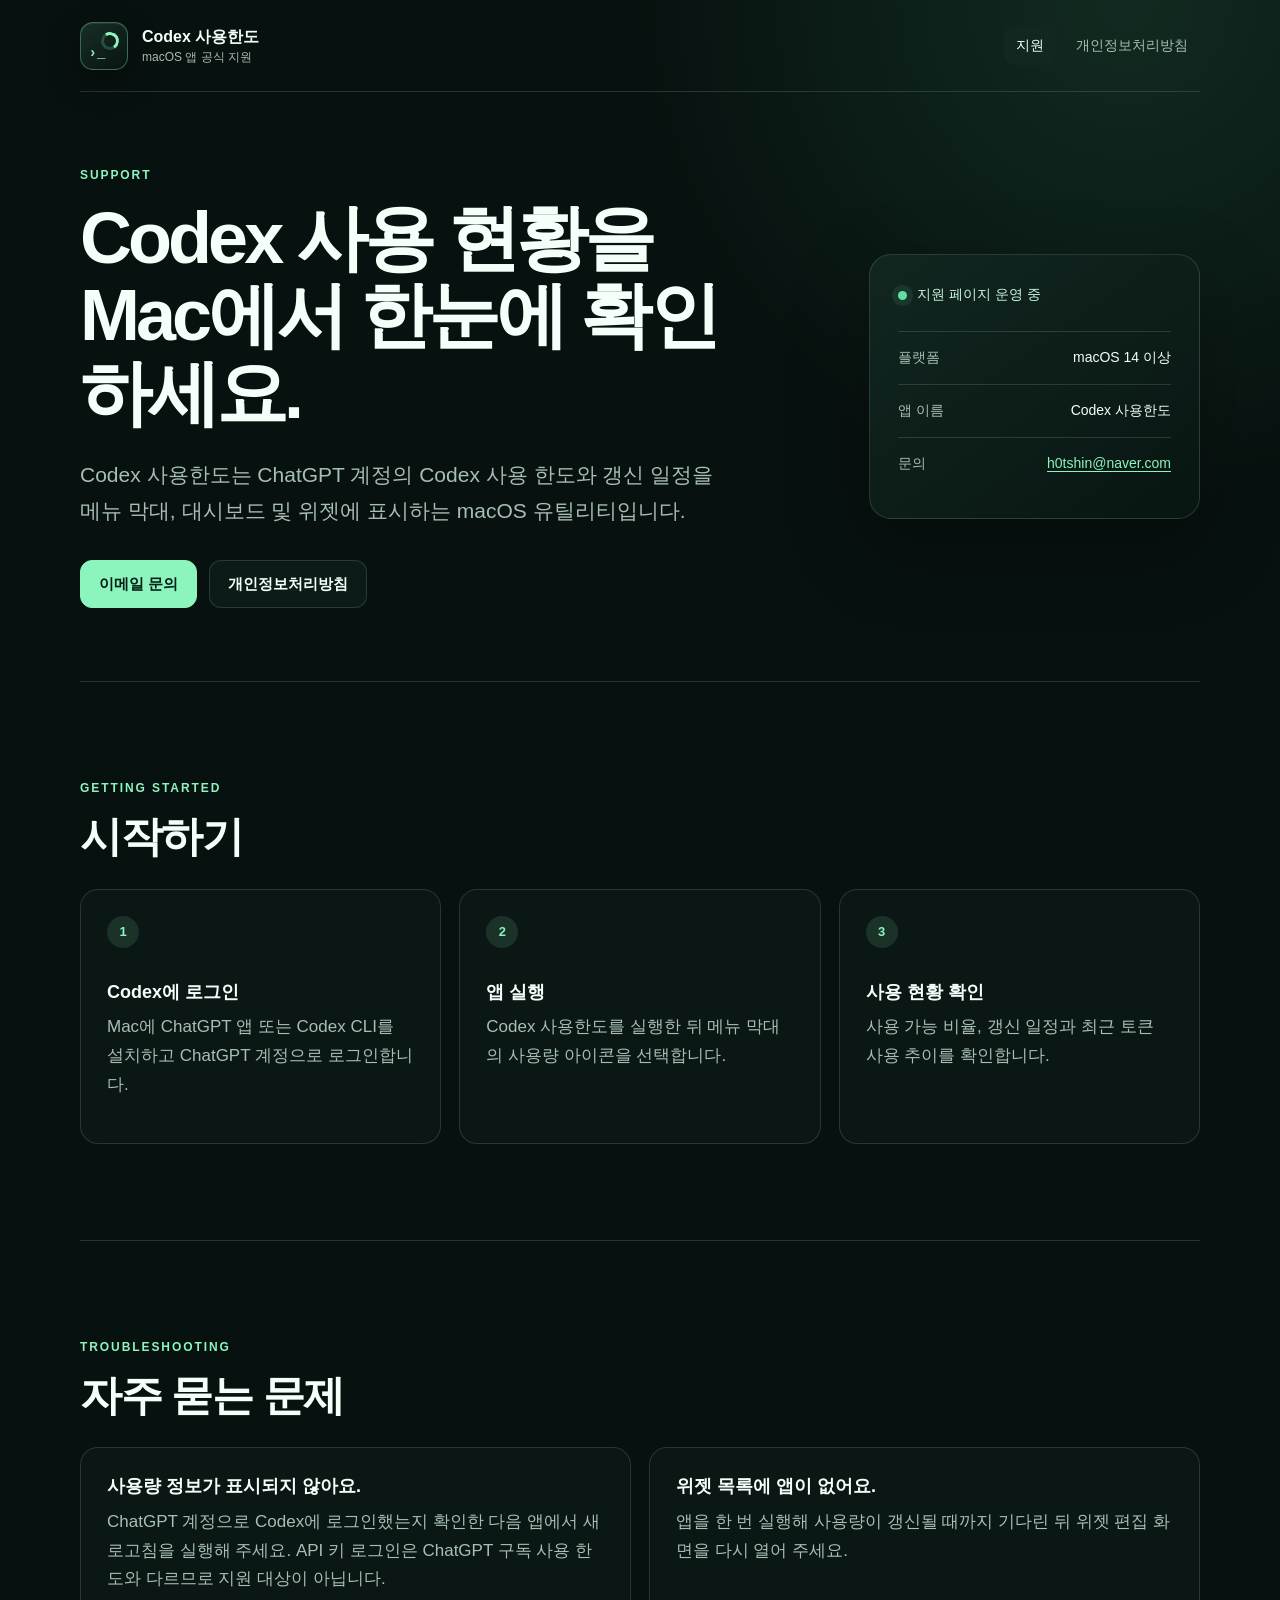
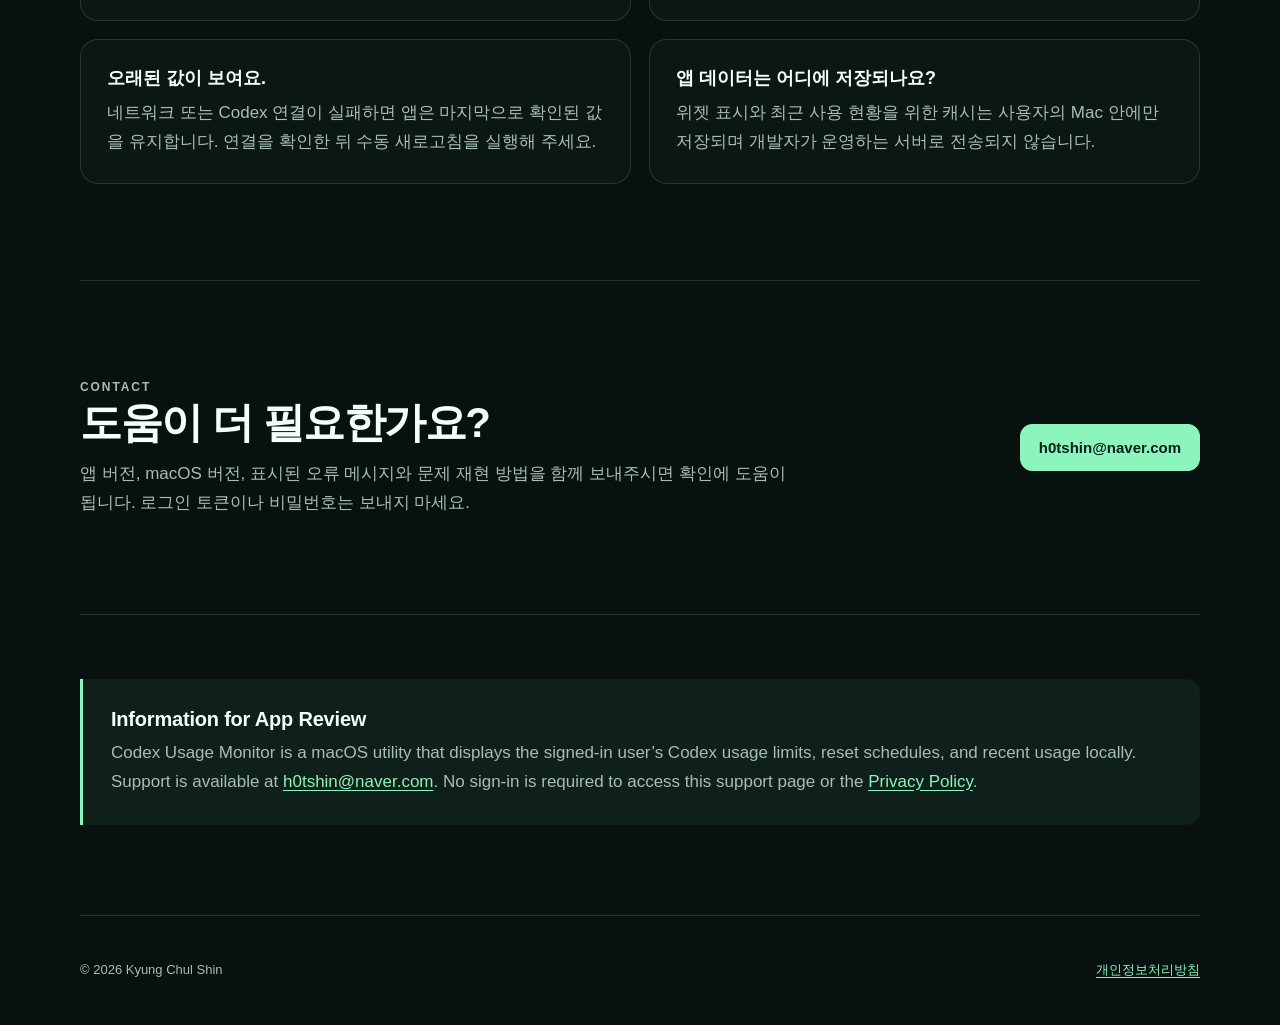
==== index.html @ 516a08e2 "docs: add public app support pages" ====
<!DOCTYPE html>
<html lang="ko">
  <head>
    <meta charset="utf-8">
    <meta name="viewport" content="width=device-width, initial-scale=1">
    <meta name="description" content="Codex 사용한도 macOS 앱의 공식 지원 페이지입니다.">
    <title>Codex 사용한도 — 지원</title>
    <link rel="stylesheet" href="styles.css">
  </head>
  <body>
    <header class="site-header">
      <a class="brand" href="index.html" aria-label="Codex 사용한도 지원 홈">
        <span class="app-mark" aria-hidden="true">
          <span class="app-mark__prompt">›_</span>
          <span class="app-mark__gauge"></span>
        </span>
        <span>
          <strong>Codex 사용한도</strong>
          <small>macOS 앱 공식 지원</small>
        </span>
      </a>
      <nav aria-label="주요 메뉴">
        <a aria-current="page" href="index.html">지원</a>
        <a href="privacy.html">개인정보처리방침</a>
      </nav>
    </header>

    <main>
      <section class="hero">
        <div>
          <p class="eyebrow">SUPPORT</p>
          <h1>Codex 사용 현황을<br>Mac에서 한눈에 확인하세요.</h1>
          <p class="lede">
            Codex 사용한도는 ChatGPT 계정의 Codex 사용 한도와 갱신 일정을
            메뉴 막대, 대시보드 및 위젯에 표시하는 macOS 유틸리티입니다.
          </p>
          <div class="actions">
            <a class="button button--primary" href="mailto:h0tshin@naver.com?subject=Codex%20%EC%82%AC%EC%9A%A9%ED%95%9C%EB%8F%84%20%EC%A7%80%EC%9B%90%20%EB%AC%B8%EC%9D%98">이메일 문의</a>
            <a class="button" href="privacy.html">개인정보처리방침</a>
          </div>
        </div>
        <div class="status-card" role="group" aria-label="앱 지원 정보">
          <div class="status-card__top">
            <span class="live-dot" aria-hidden="true"></span>
            <span>지원 페이지 운영 중</span>
          </div>
          <dl>
            <div><dt>플랫폼</dt><dd>macOS 14 이상</dd></div>
            <div><dt>앱 이름</dt><dd>Codex 사용한도</dd></div>
            <div><dt>문의</dt><dd><a href="mailto:h0tshin@naver.com">h0tshin@naver.com</a></dd></div>
          </dl>
        </div>
      </section>

      <section class="section" aria-labelledby="getting-started">
        <p class="eyebrow">GETTING STARTED</p>
        <h2 id="getting-started">시작하기</h2>
        <ol class="steps">
          <li>
            <span>1</span>
            <div><h3>Codex에 로그인</h3><p>Mac에 ChatGPT 앱 또는 Codex CLI를 설치하고 ChatGPT 계정으로 로그인합니다.</p></div>
          </li>
          <li>
            <span>2</span>
            <div><h3>앱 실행</h3><p>Codex 사용한도를 실행한 뒤 메뉴 막대의 사용량 아이콘을 선택합니다.</p></div>
          </li>
          <li>
            <span>3</span>
            <div><h3>사용 현황 확인</h3><p>사용 가능 비율, 갱신 일정과 최근 토큰 사용 추이를 확인합니다.</p></div>
          </li>
        </ol>
      </section>

      <section class="section" aria-labelledby="troubleshooting">
        <p class="eyebrow">TROUBLESHOOTING</p>
        <h2 id="troubleshooting">자주 묻는 문제</h2>
        <div class="faq-grid">
          <article>
            <h3>사용량 정보가 표시되지 않아요.</h3>
            <p>ChatGPT 계정으로 Codex에 로그인했는지 확인한 다음 앱에서 새로고침을 실행해 주세요. API 키 로그인은 ChatGPT 구독 사용 한도와 다르므로 지원 대상이 아닙니다.</p>
          </article>
          <article>
            <h3>위젯 목록에 앱이 없어요.</h3>
            <p>앱을 한 번 실행해 사용량이 갱신될 때까지 기다린 뒤 위젯 편집 화면을 다시 열어 주세요.</p>
          </article>
          <article>
            <h3>오래된 값이 보여요.</h3>
            <p>네트워크 또는 Codex 연결이 실패하면 앱은 마지막으로 확인된 값을 유지합니다. 연결을 확인한 뒤 수동 새로고침을 실행해 주세요.</p>
          </article>
          <article>
            <h3>앱 데이터는 어디에 저장되나요?</h3>
            <p>위젯 표시와 최근 사용 현황을 위한 캐시는 사용자의 Mac 안에만 저장되며 개발자가 운영하는 서버로 전송되지 않습니다.</p>
          </article>
        </div>
      </section>

      <section class="section contact" aria-labelledby="contact">
        <div>
          <p class="eyebrow">CONTACT</p>
          <h2 id="contact">도움이 더 필요한가요?</h2>
          <p>앱 버전, macOS 버전, 표시된 오류 메시지와 문제 재현 방법을 함께 보내주시면 확인에 도움이 됩니다. 로그인 토큰이나 비밀번호는 보내지 마세요.</p>
        </div>
        <a class="button button--primary" href="mailto:h0tshin@naver.com?subject=Codex%20%EC%82%AC%EC%9A%A9%ED%95%9C%EB%8F%84%20%EC%A7%80%EC%9B%90%20%EB%AC%B8%EC%9D%98">h0tshin@naver.com</a>
      </section>

      <section class="review-note" lang="en" aria-labelledby="review-note">
        <h2 id="review-note">Information for App Review</h2>
        <p>Codex Usage Monitor is a macOS utility that displays the signed-in user’s Codex usage limits, reset schedules, and recent usage locally. Support is available at <a href="mailto:h0tshin@naver.com">h0tshin@naver.com</a>. No sign-in is required to access this support page or the <a href="privacy.html">Privacy Policy</a>.</p>
      </section>
    </main>

    <footer>
      <span>© 2026 Kyung Chul Shin</span>
      <a href="privacy.html">개인정보처리방침</a>
    </footer>
  </body>
</html>
---- styles.css ----
:root {
  color-scheme: light dark;
  --bg: #07110f;
  --surface: #0d1b18;
  --surface-strong: #132721;
  --line: rgba(210, 255, 235, 0.14);
  --text: #f4fff9;
  --muted: #a7beb4;
  --accent: #8cf4bd;
  --accent-strong: #60dfa0;
  --ink-on-accent: #062015;
  --max-width: 1120px;
  font-family: -apple-system, BlinkMacSystemFont, "SF Pro Text", "Apple SD Gothic Neo", "Noto Sans KR", sans-serif;
}

* {
  box-sizing: border-box;
}

html {
  scroll-behavior: smooth;
}

body {
  margin: 0;
  background:
    radial-gradient(circle at 88% 0%, rgba(96, 223, 160, 0.12), transparent 32rem),
    var(--bg);
  color: var(--text);
  font-size: 17px;
  line-height: 1.7;
}

a {
  color: var(--accent);
  text-underline-offset: 0.2em;
}

a:hover {
  color: #c4ffdf;
}

.site-header,
main,
footer {
  width: min(calc(100% - 40px), var(--max-width));
  margin-inline: auto;
}

.site-header {
  min-height: 92px;
  display: flex;
  align-items: center;
  justify-content: space-between;
  gap: 24px;
  border-bottom: 1px solid var(--line);
}

.brand {
  display: inline-flex;
  align-items: center;
  gap: 14px;
  color: var(--text);
  text-decoration: none;
  line-height: 1.2;
}

.brand strong,
.brand small {
  display: block;
}

.brand strong {
  font-size: 16px;
}

.brand small {
  margin-top: 4px;
  color: var(--muted);
  font-size: 12px;
}

.app-mark {
  position: relative;
  width: 48px;
  height: 48px;
  display: grid;
  place-items: center;
  overflow: hidden;
  border: 1px solid rgba(140, 244, 189, 0.35);
  border-radius: 13px;
  background: linear-gradient(145deg, #172e27, #091411);
  box-shadow: inset 0 1px rgba(255, 255, 255, 0.08), 0 12px 32px rgba(0, 0, 0, 0.26);
}

.app-mark__prompt {
  color: var(--accent);
  font: 700 14px/1 ui-monospace, "SFMono-Regular", Menlo, monospace;
  transform: translate(-7px, 7px);
}

.app-mark__gauge {
  position: absolute;
  top: 9px;
  right: 8px;
  width: 18px;
  height: 18px;
  border: 3px solid rgba(140, 244, 189, 0.2);
  border-top-color: var(--accent);
  border-right-color: var(--accent);
  border-radius: 50%;
  transform: rotate(12deg);
}

nav {
  display: flex;
  align-items: center;
  gap: 8px;
}

nav a {
  padding: 8px 12px;
  border-radius: 10px;
  color: var(--muted);
  font-size: 14px;
  text-decoration: none;
}

nav a[aria-current="page"],
nav a:hover {
  background: var(--surface-strong);
  color: var(--text);
}

.hero {
  min-height: 590px;
  display: grid;
  grid-template-columns: minmax(0, 1.35fr) minmax(280px, 0.65fr);
  align-items: center;
  gap: clamp(42px, 8vw, 110px);
  border-bottom: 1px solid var(--line);
}

.eyebrow {
  margin: 0 0 14px;
  color: var(--accent);
  font-size: 12px;
  font-weight: 760;
  letter-spacing: 0.16em;
}

h1,
h2,
h3,
p {
  margin-top: 0;
}

h1 {
  margin-bottom: 24px;
  font-size: clamp(42px, 7vw, 72px);
  line-height: 1.08;
  letter-spacing: -0.055em;
}

h2 {
  margin-bottom: 26px;
  font-size: clamp(28px, 4vw, 42px);
  line-height: 1.2;
  letter-spacing: -0.035em;
}

h3 {
  margin-bottom: 8px;
  font-size: 18px;
  line-height: 1.4;
}

.lede {
  max-width: 650px;
  color: var(--muted);
  font-size: clamp(18px, 2.4vw, 21px);
}

.actions {
  display: flex;
  flex-wrap: wrap;
  gap: 12px;
  margin-top: 32px;
}

.button {
  min-height: 46px;
  display: inline-flex;
  align-items: center;
  justify-content: center;
  padding: 10px 18px;
  border: 1px solid var(--line);
  border-radius: 12px;
  background: var(--surface);
  color: var(--text);
  font-size: 15px;
  font-weight: 680;
  text-decoration: none;
}

.button:hover {
  border-color: rgba(140, 244, 189, 0.45);
  background: var(--surface-strong);
  color: var(--text);
}

.button--primary {
  border-color: var(--accent);
  background: var(--accent);
  color: var(--ink-on-accent);
}

.button--primary:hover {
  background: #b0fbd1;
  color: var(--ink-on-accent);
}

.status-card {
  padding: 28px;
  border: 1px solid var(--line);
  border-radius: 22px;
  background: linear-gradient(145deg, rgba(19, 39, 33, 0.94), rgba(9, 22, 18, 0.94));
  box-shadow: 0 28px 80px rgba(0, 0, 0, 0.26);
}

.status-card__top {
  display: flex;
  align-items: center;
  gap: 10px;
  margin-bottom: 24px;
  color: #c8f6dc;
  font-size: 14px;
}

.live-dot {
  width: 9px;
  height: 9px;
  border-radius: 50%;
  background: var(--accent-strong);
  box-shadow: 0 0 0 6px rgba(96, 223, 160, 0.1);
}

dl,
dd {
  margin: 0;
}

.status-card dl > div,
.policy-meta dl > div {
  display: flex;
  justify-content: space-between;
  gap: 18px;
  padding: 14px 0;
  border-top: 1px solid var(--line);
}

dt {
  color: var(--muted);
  font-size: 14px;
}

dd {
  text-align: right;
  font-size: 14px;
}

.section {
  padding: 96px 0;
  border-bottom: 1px solid var(--line);
}

.steps {
  display: grid;
  grid-template-columns: repeat(3, 1fr);
  gap: 18px;
  margin: 0;
  padding: 0;
  list-style: none;
}

.steps li,
.faq-grid article {
  padding: 26px;
  border: 1px solid var(--line);
  border-radius: 18px;
  background: rgba(13, 27, 24, 0.7);
}

.steps li > span {
  width: 32px;
  height: 32px;
  display: grid;
  place-items: center;
  margin-bottom: 32px;
  border-radius: 50%;
  background: rgba(140, 244, 189, 0.12);
  color: var(--accent);
  font-size: 13px;
  font-weight: 760;
}

.steps p,
.faq-grid p,
.contact p,
.review-note p,
.policy-content p {
  color: var(--muted);
}

.faq-grid {
  display: grid;
  grid-template-columns: repeat(2, 1fr);
  gap: 18px;
}

.faq-grid article p {
  margin-bottom: 0;
}

.contact {
  display: flex;
  align-items: center;
  justify-content: space-between;
  gap: 50px;
}

.contact > div {
  max-width: 720px;
}

.contact h2 {
  margin-bottom: 12px;
}

.contact p {
  margin-bottom: 0;
}

.review-note {
  margin: 64px 0 90px;
  padding: 28px;
  border-left: 3px solid var(--accent);
  border-radius: 0 14px 14px 0;
  background: rgba(140, 244, 189, 0.06);
}

.review-note h2 {
  margin-bottom: 8px;
  font-size: 20px;
  letter-spacing: -0.01em;
}

.review-note p {
  margin-bottom: 0;
}

.policy-layout {
  display: grid;
  grid-template-columns: minmax(250px, 0.42fr) minmax(0, 1fr);
  gap: clamp(50px, 9vw, 130px);
  padding: 96px 0 120px;
}

.policy-meta {
  position: sticky;
  top: 40px;
  align-self: start;
}

.policy-meta h1 {
  font-size: clamp(42px, 6vw, 64px);
}

.policy-meta dl {
  margin-top: 48px;
}

.policy-content {
  max-width: 760px;
}

.policy-summary {
  padding-bottom: 42px;
  border-bottom: 1px solid var(--line);
  color: var(--text) !important;
  font-size: 23px;
  line-height: 1.6;
}

.policy-content section {
  padding: 44px 0;
  border-bottom: 1px solid var(--line);
}

.policy-content section h2 {
  margin-bottom: 18px;
  font-size: 25px;
  letter-spacing: -0.02em;
}

.policy-content section p:last-child {
  margin-bottom: 0;
}

.english-summary {
  border-bottom: 0 !important;
}

footer {
  min-height: 110px;
  display: flex;
  align-items: center;
  justify-content: space-between;
  gap: 24px;
  border-top: 1px solid var(--line);
  color: var(--muted);
  font-size: 13px;
}

@media (max-width: 760px) {
  body {
    font-size: 16px;
  }

  .site-header {
    padding: 16px 0;
    align-items: flex-start;
  }

  .brand small {
    display: none;
  }

  nav {
    flex-direction: column;
    align-items: flex-end;
  }

  nav a {
    padding: 4px 8px;
  }

  .hero {
    min-height: auto;
    grid-template-columns: 1fr;
    padding: 76px 0;
  }

  h1 {
    font-size: clamp(39px, 12vw, 58px);
  }

  .section {
    padding: 72px 0;
  }

  .steps,
  .faq-grid {
    grid-template-columns: 1fr;
  }

  .contact {
    align-items: flex-start;
    flex-direction: column;
  }

  .policy-layout {
    grid-template-columns: 1fr;
    padding-top: 72px;
  }

  .policy-meta {
    position: static;
  }
}

@media (prefers-reduced-motion: reduce) {
  html {
    scroll-behavior: auto;
  }
}
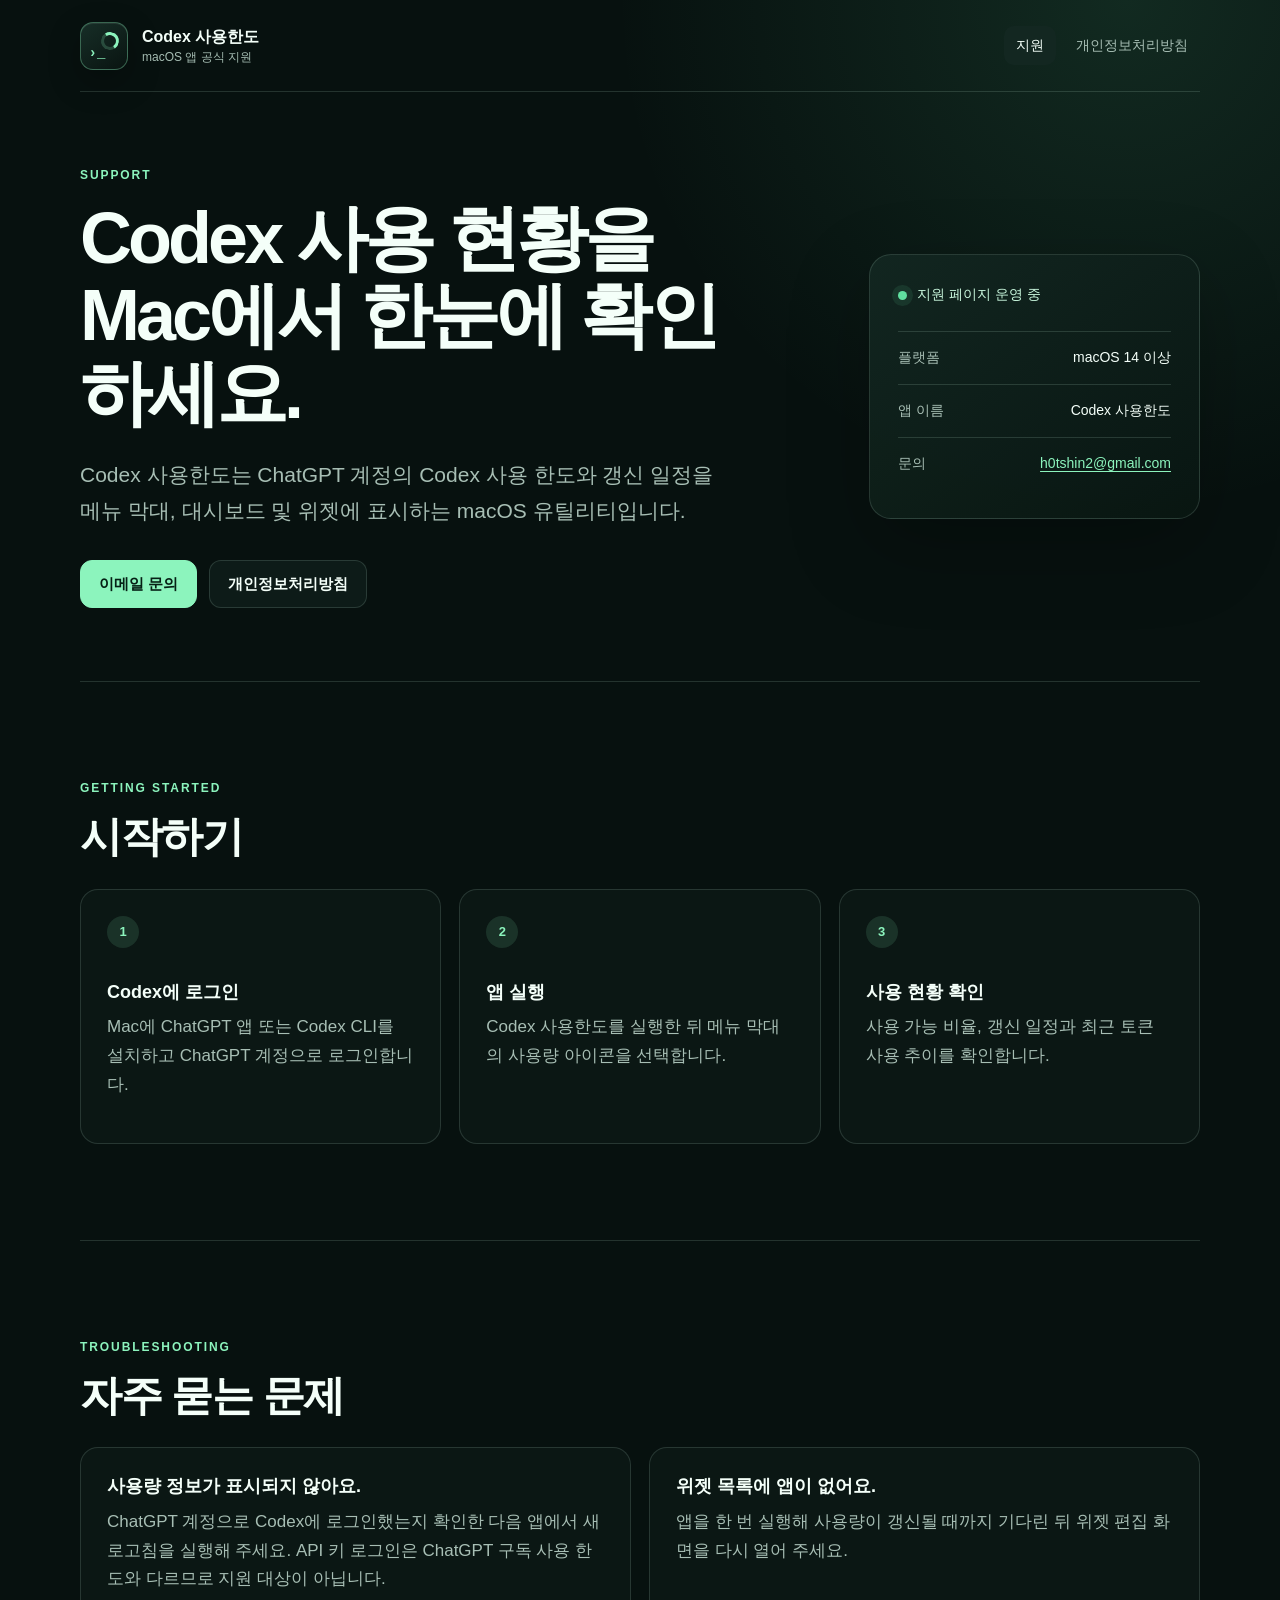
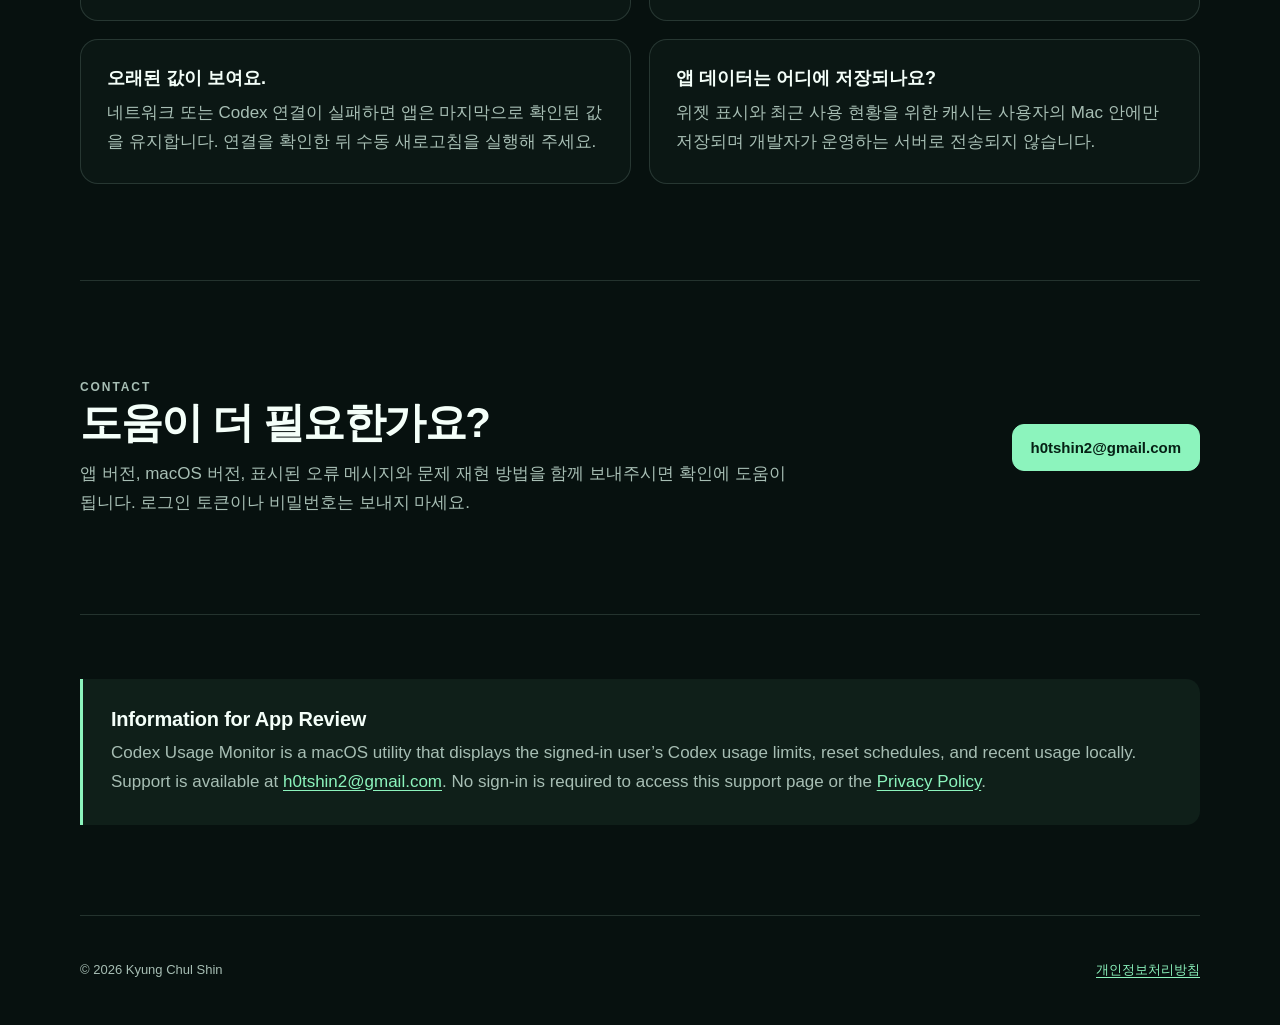
==== commit 3ead5d46: "docs: update support contact email" ====
--- a/index.html
+++ b/index.html
@@ -35,7 +35,7 @@
             메뉴 막대, 대시보드 및 위젯에 표시하는 macOS 유틸리티입니다.
           </p>
           <div class="actions">
-            <a class="button button--primary" href="mailto:h0tshin@naver.com?subject=Codex%20%EC%82%AC%EC%9A%A9%ED%95%9C%EB%8F%84%20%EC%A7%80%EC%9B%90%20%EB%AC%B8%EC%9D%98">이메일 문의</a>
+            <a class="button button--primary" href="mailto:h0tshin2@gmail.com?subject=Codex%20%EC%82%AC%EC%9A%A9%ED%95%9C%EB%8F%84%20%EC%A7%80%EC%9B%90%20%EB%AC%B8%EC%9D%98">이메일 문의</a>
             <a class="button" href="privacy.html">개인정보처리방침</a>
           </div>
         </div>
@@ -47,7 +47,7 @@
           <dl>
             <div><dt>플랫폼</dt><dd>macOS 14 이상</dd></div>
             <div><dt>앱 이름</dt><dd>Codex 사용한도</dd></div>
-            <div><dt>문의</dt><dd><a href="mailto:h0tshin@naver.com">h0tshin@naver.com</a></dd></div>
+            <div><dt>문의</dt><dd><a href="mailto:h0tshin2@gmail.com">h0tshin2@gmail.com</a></dd></div>
           </dl>
         </div>
       </section>
@@ -100,12 +100,12 @@
           <h2 id="contact">도움이 더 필요한가요?</h2>
           <p>앱 버전, macOS 버전, 표시된 오류 메시지와 문제 재현 방법을 함께 보내주시면 확인에 도움이 됩니다. 로그인 토큰이나 비밀번호는 보내지 마세요.</p>
         </div>
-        <a class="button button--primary" href="mailto:h0tshin@naver.com?subject=Codex%20%EC%82%AC%EC%9A%A9%ED%95%9C%EB%8F%84%20%EC%A7%80%EC%9B%90%20%EB%AC%B8%EC%9D%98">h0tshin@naver.com</a>
+        <a class="button button--primary" href="mailto:h0tshin2@gmail.com?subject=Codex%20%EC%82%AC%EC%9A%A9%ED%95%9C%EB%8F%84%20%EC%A7%80%EC%9B%90%20%EB%AC%B8%EC%9D%98">h0tshin2@gmail.com</a>
       </section>
 
       <section class="review-note" lang="en" aria-labelledby="review-note">
         <h2 id="review-note">Information for App Review</h2>
-        <p>Codex Usage Monitor is a macOS utility that displays the signed-in user’s Codex usage limits, reset schedules, and recent usage locally. Support is available at <a href="mailto:h0tshin@naver.com">h0tshin@naver.com</a>. No sign-in is required to access this support page or the <a href="privacy.html">Privacy Policy</a>.</p>
+        <p>Codex Usage Monitor is a macOS utility that displays the signed-in user’s Codex usage limits, reset schedules, and recent usage locally. Support is available at <a href="mailto:h0tshin2@gmail.com">h0tshin2@gmail.com</a>. No sign-in is required to access this support page or the <a href="privacy.html">Privacy Policy</a>.</p>
       </section>
     </main>
 
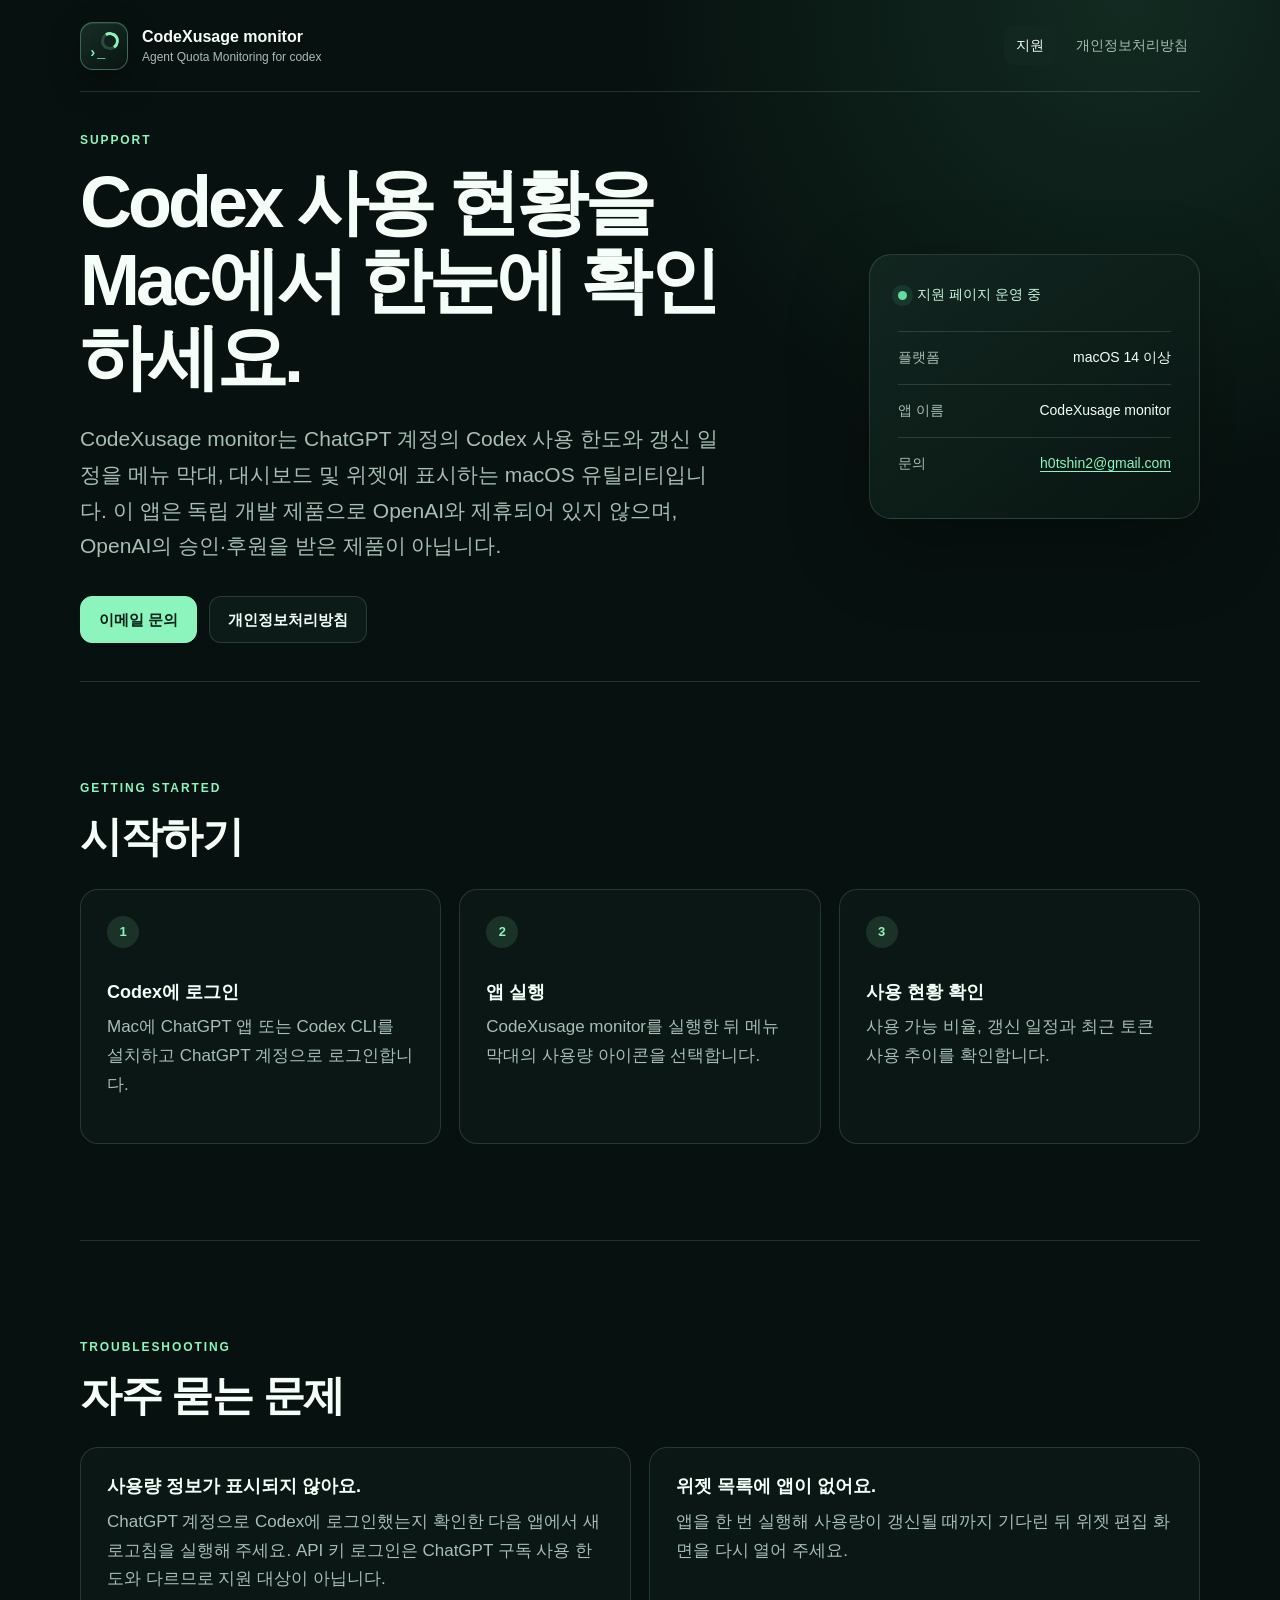
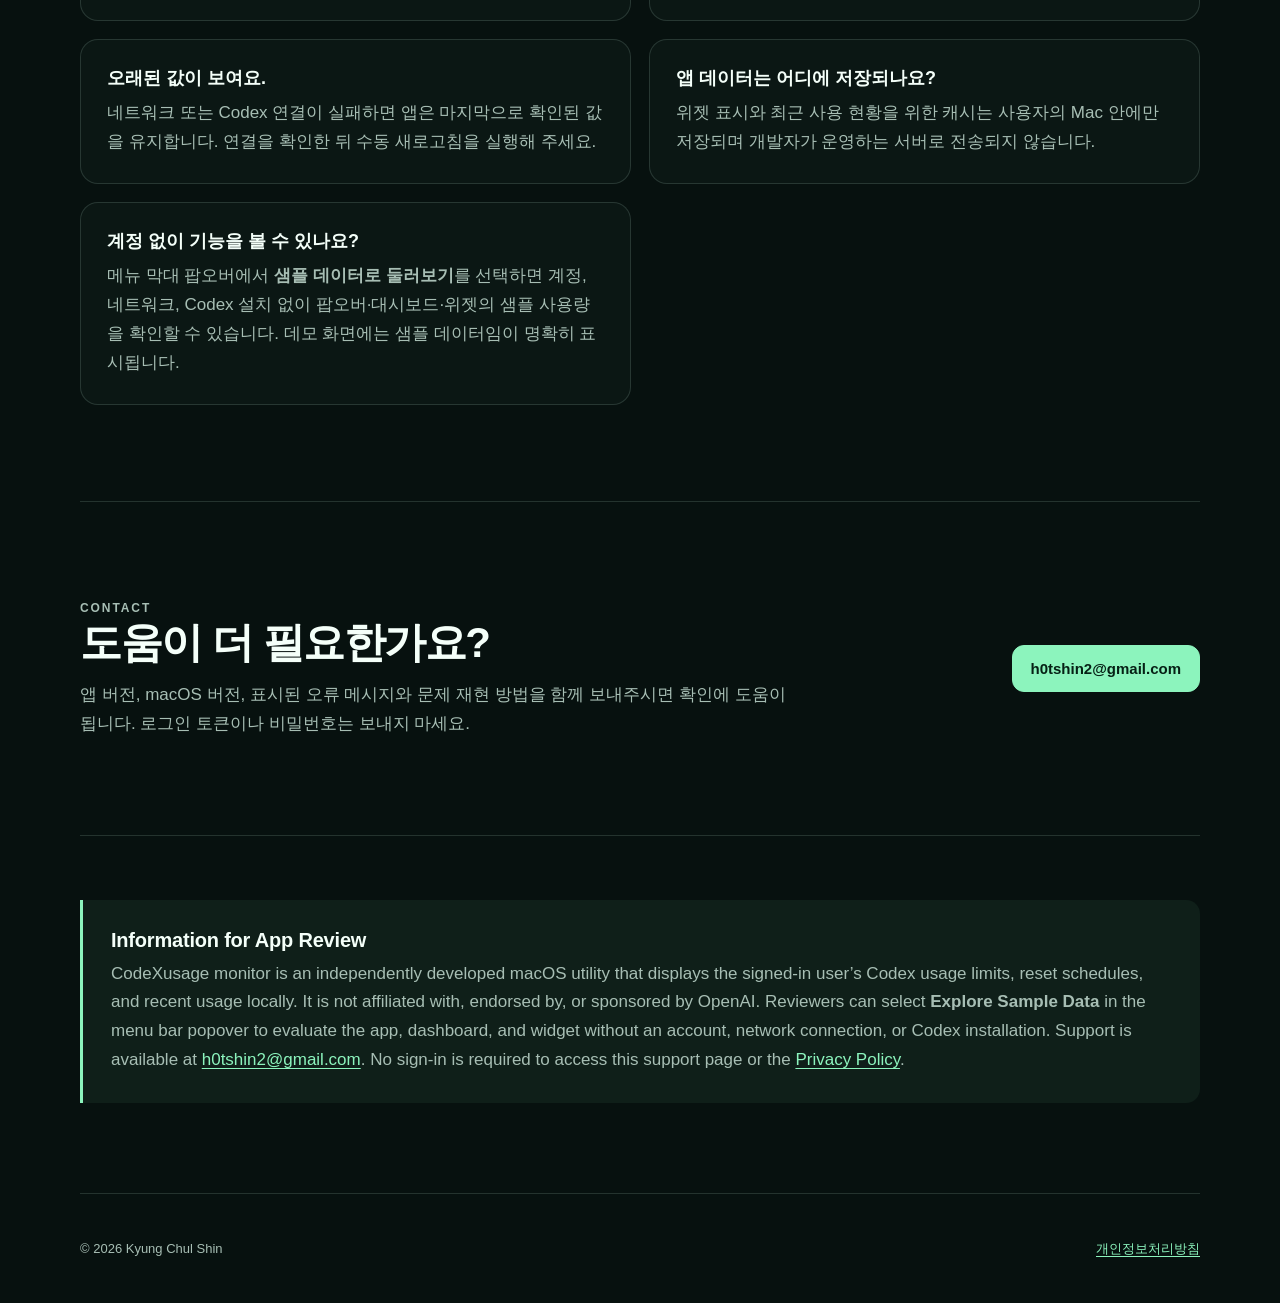
==== commit 5051ef41: "Update CodeXusage support and privacy pages" ====
--- a/index.html
+++ b/index.html
@@ -3,20 +3,20 @@
   <head>
     <meta charset="utf-8">
     <meta name="viewport" content="width=device-width, initial-scale=1">
-    <meta name="description" content="Codex 사용한도 macOS 앱의 공식 지원 페이지입니다.">
-    <title>Codex 사용한도 — 지원</title>
+    <meta name="description" content="CodeXusage monitor macOS 앱의 공식 지원 페이지입니다.">
+    <title>CodeXusage monitor — 지원</title>
     <link rel="stylesheet" href="styles.css">
   </head>
   <body>
     <header class="site-header">
-      <a class="brand" href="index.html" aria-label="Codex 사용한도 지원 홈">
+      <a class="brand" href="index.html" aria-label="CodeXusage monitor 지원 홈">
         <span class="app-mark" aria-hidden="true">
           <span class="app-mark__prompt">›_</span>
           <span class="app-mark__gauge"></span>
         </span>
         <span>
-          <strong>Codex 사용한도</strong>
-          <small>macOS 앱 공식 지원</small>
+          <strong>CodeXusage monitor</strong>
+          <small>Agent Quota Monitoring for codex</small>
         </span>
       </a>
       <nav aria-label="주요 메뉴">
@@ -31,11 +31,13 @@
           <p class="eyebrow">SUPPORT</p>
           <h1>Codex 사용 현황을<br>Mac에서 한눈에 확인하세요.</h1>
           <p class="lede">
-            Codex 사용한도는 ChatGPT 계정의 Codex 사용 한도와 갱신 일정을
+            CodeXusage monitor는 ChatGPT 계정의 Codex 사용 한도와 갱신 일정을
             메뉴 막대, 대시보드 및 위젯에 표시하는 macOS 유틸리티입니다.
+            이 앱은 독립 개발 제품으로 OpenAI와 제휴되어 있지 않으며,
+            OpenAI의 승인·후원을 받은 제품이 아닙니다.
           </p>
           <div class="actions">
-            <a class="button button--primary" href="mailto:h0tshin2@gmail.com?subject=Codex%20%EC%82%AC%EC%9A%A9%ED%95%9C%EB%8F%84%20%EC%A7%80%EC%9B%90%20%EB%AC%B8%EC%9D%98">이메일 문의</a>
+            <a class="button button--primary" href="mailto:h0tshin2@gmail.com?subject=CodeXusage%20monitor%20%EC%A7%80%EC%9B%90%20%EB%AC%B8%EC%9D%98">이메일 문의</a>
             <a class="button" href="privacy.html">개인정보처리방침</a>
           </div>
         </div>
@@ -46,7 +48,7 @@
           </div>
           <dl>
             <div><dt>플랫폼</dt><dd>macOS 14 이상</dd></div>
-            <div><dt>앱 이름</dt><dd>Codex 사용한도</dd></div>
+            <div><dt>앱 이름</dt><dd>CodeXusage monitor</dd></div>
             <div><dt>문의</dt><dd><a href="mailto:h0tshin2@gmail.com">h0tshin2@gmail.com</a></dd></div>
           </dl>
         </div>
@@ -62,7 +64,7 @@
           </li>
           <li>
             <span>2</span>
-            <div><h3>앱 실행</h3><p>Codex 사용한도를 실행한 뒤 메뉴 막대의 사용량 아이콘을 선택합니다.</p></div>
+            <div><h3>앱 실행</h3><p>CodeXusage monitor를 실행한 뒤 메뉴 막대의 사용량 아이콘을 선택합니다.</p></div>
           </li>
           <li>
             <span>3</span>
@@ -91,6 +93,10 @@
             <h3>앱 데이터는 어디에 저장되나요?</h3>
             <p>위젯 표시와 최근 사용 현황을 위한 캐시는 사용자의 Mac 안에만 저장되며 개발자가 운영하는 서버로 전송되지 않습니다.</p>
           </article>
+          <article>
+            <h3>계정 없이 기능을 볼 수 있나요?</h3>
+            <p>메뉴 막대 팝오버에서 <strong>샘플 데이터로 둘러보기</strong>를 선택하면 계정, 네트워크, Codex 설치 없이 팝오버·대시보드·위젯의 샘플 사용량을 확인할 수 있습니다. 데모 화면에는 샘플 데이터임이 명확히 표시됩니다.</p>
+          </article>
         </div>
       </section>
 
@@ -100,12 +106,12 @@
           <h2 id="contact">도움이 더 필요한가요?</h2>
           <p>앱 버전, macOS 버전, 표시된 오류 메시지와 문제 재현 방법을 함께 보내주시면 확인에 도움이 됩니다. 로그인 토큰이나 비밀번호는 보내지 마세요.</p>
         </div>
-        <a class="button button--primary" href="mailto:h0tshin2@gmail.com?subject=Codex%20%EC%82%AC%EC%9A%A9%ED%95%9C%EB%8F%84%20%EC%A7%80%EC%9B%90%20%EB%AC%B8%EC%9D%98">h0tshin2@gmail.com</a>
+        <a class="button button--primary" href="mailto:h0tshin2@gmail.com?subject=CodeXusage%20monitor%20%EC%A7%80%EC%9B%90%20%EB%AC%B8%EC%9D%98">h0tshin2@gmail.com</a>
       </section>
 
       <section class="review-note" lang="en" aria-labelledby="review-note">
         <h2 id="review-note">Information for App Review</h2>
-        <p>Codex Usage Monitor is a macOS utility that displays the signed-in user’s Codex usage limits, reset schedules, and recent usage locally. Support is available at <a href="mailto:h0tshin2@gmail.com">h0tshin2@gmail.com</a>. No sign-in is required to access this support page or the <a href="privacy.html">Privacy Policy</a>.</p>
+        <p>CodeXusage monitor is an independently developed macOS utility that displays the signed-in user’s Codex usage limits, reset schedules, and recent usage locally. It is not affiliated with, endorsed by, or sponsored by OpenAI. Reviewers can select <strong>Explore Sample Data</strong> in the menu bar popover to evaluate the app, dashboard, and widget without an account, network connection, or Codex installation. Support is available at <a href="mailto:h0tshin2@gmail.com">h0tshin2@gmail.com</a>. No sign-in is required to access this support page or the <a href="privacy.html">Privacy Policy</a>.</p>
       </section>
     </main>
 
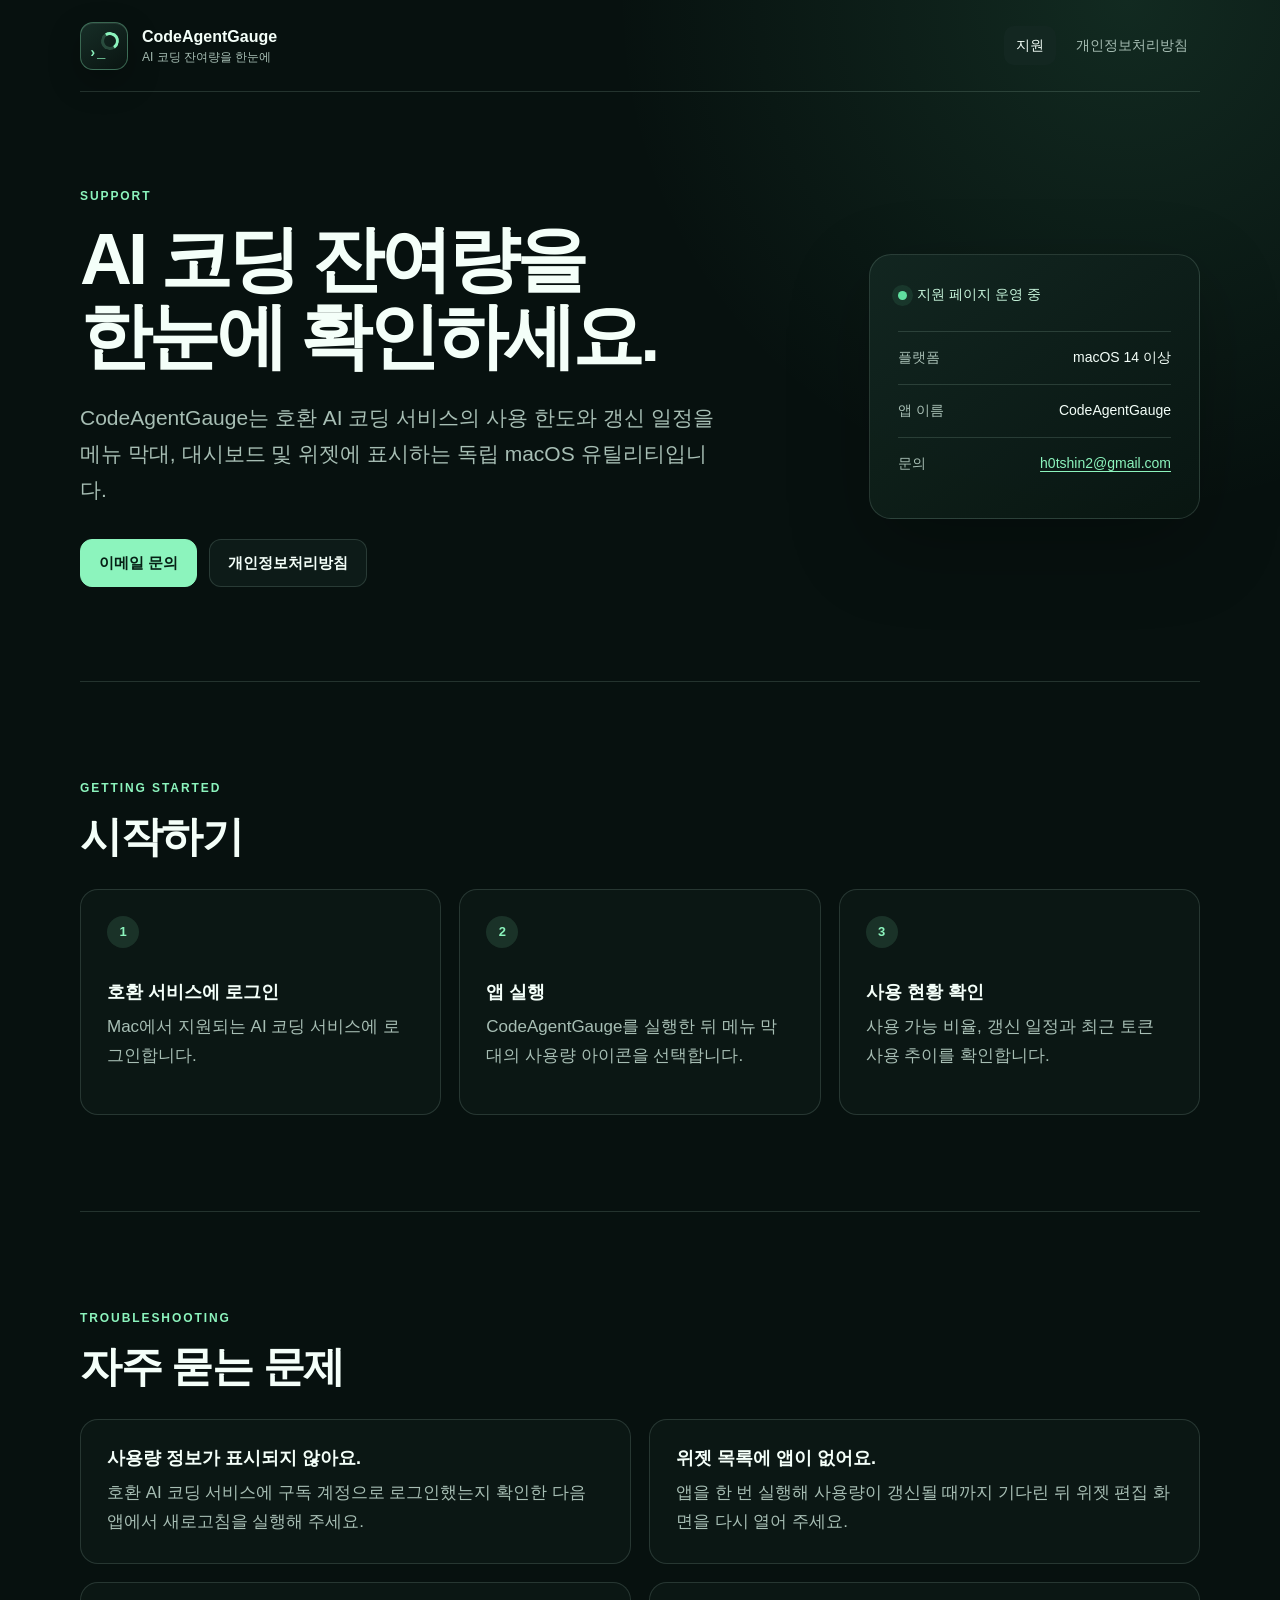
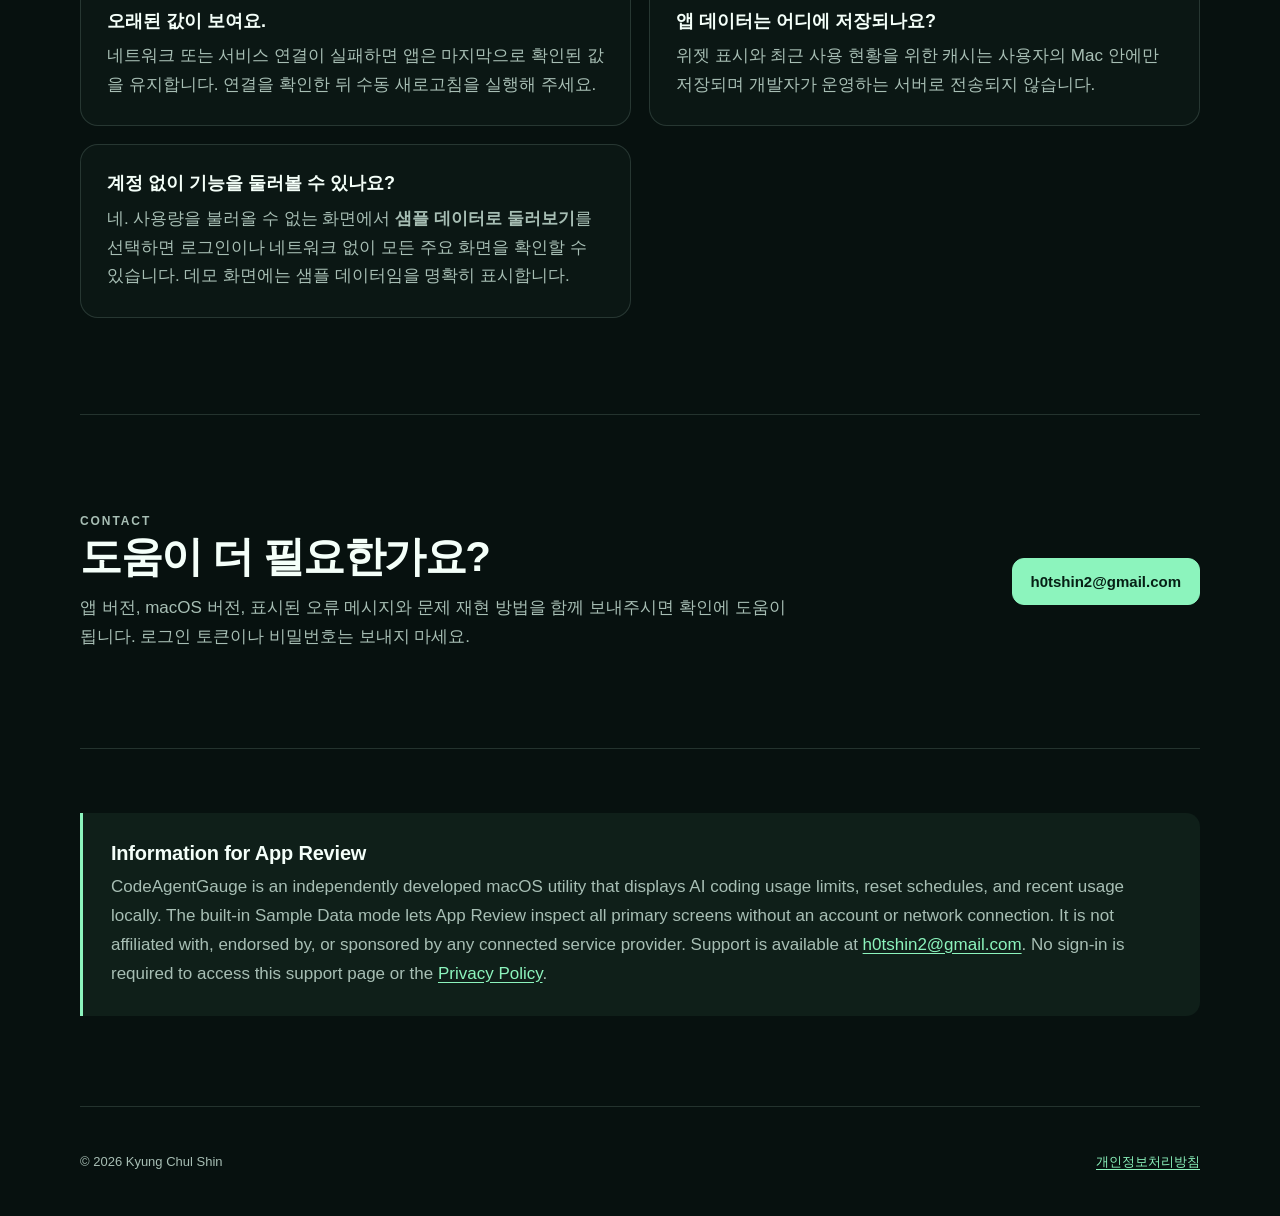
==== commit 855b5124: "docs: rename support pages to CodeAgentGauge" ====
--- a/index.html
+++ b/index.html
@@ -3,20 +3,20 @@
   <head>
     <meta charset="utf-8">
     <meta name="viewport" content="width=device-width, initial-scale=1">
-    <meta name="description" content="CodeXusage monitor macOS 앱의 공식 지원 페이지입니다.">
-    <title>CodeXusage monitor — 지원</title>
+    <meta name="description" content="CodeAgentGauge macOS 앱의 공식 지원 페이지입니다.">
+    <title>CodeAgentGauge — 지원</title>
     <link rel="stylesheet" href="styles.css">
   </head>
   <body>
     <header class="site-header">
-      <a class="brand" href="index.html" aria-label="CodeXusage monitor 지원 홈">
+      <a class="brand" href="index.html" aria-label="CodeAgentGauge 지원 홈">
         <span class="app-mark" aria-hidden="true">
           <span class="app-mark__prompt">›_</span>
           <span class="app-mark__gauge"></span>
         </span>
         <span>
-          <strong>CodeXusage monitor</strong>
-          <small>Agent Quota Monitoring for codex</small>
+          <strong>CodeAgentGauge</strong>
+          <small>AI 코딩 잔여량을 한눈에</small>
         </span>
       </a>
       <nav aria-label="주요 메뉴">
@@ -29,15 +29,13 @@
       <section class="hero">
         <div>
           <p class="eyebrow">SUPPORT</p>
-          <h1>Codex 사용 현황을<br>Mac에서 한눈에 확인하세요.</h1>
+          <h1>AI 코딩 잔여량을<br>한눈에 확인하세요.</h1>
           <p class="lede">
-            CodeXusage monitor는 ChatGPT 계정의 Codex 사용 한도와 갱신 일정을
-            메뉴 막대, 대시보드 및 위젯에 표시하는 macOS 유틸리티입니다.
-            이 앱은 독립 개발 제품으로 OpenAI와 제휴되어 있지 않으며,
-            OpenAI의 승인·후원을 받은 제품이 아닙니다.
+            CodeAgentGauge는 호환 AI 코딩 서비스의 사용 한도와 갱신 일정을
+            메뉴 막대, 대시보드 및 위젯에 표시하는 독립 macOS 유틸리티입니다.
           </p>
           <div class="actions">
-            <a class="button button--primary" href="mailto:h0tshin2@gmail.com?subject=CodeXusage%20monitor%20%EC%A7%80%EC%9B%90%20%EB%AC%B8%EC%9D%98">이메일 문의</a>
+            <a class="button button--primary" href="mailto:h0tshin2@gmail.com?subject=CodeAgentGauge%20%EC%A7%80%EC%9B%90%20%EB%AC%B8%EC%9D%98">이메일 문의</a>
             <a class="button" href="privacy.html">개인정보처리방침</a>
           </div>
         </div>
@@ -48,7 +46,7 @@
           </div>
           <dl>
             <div><dt>플랫폼</dt><dd>macOS 14 이상</dd></div>
-            <div><dt>앱 이름</dt><dd>CodeXusage monitor</dd></div>
+            <div><dt>앱 이름</dt><dd>CodeAgentGauge</dd></div>
             <div><dt>문의</dt><dd><a href="mailto:h0tshin2@gmail.com">h0tshin2@gmail.com</a></dd></div>
           </dl>
         </div>
@@ -60,11 +58,11 @@
         <ol class="steps">
           <li>
             <span>1</span>
-            <div><h3>Codex에 로그인</h3><p>Mac에 ChatGPT 앱 또는 Codex CLI를 설치하고 ChatGPT 계정으로 로그인합니다.</p></div>
+            <div><h3>호환 서비스에 로그인</h3><p>Mac에서 지원되는 AI 코딩 서비스에 로그인합니다.</p></div>
           </li>
           <li>
             <span>2</span>
-            <div><h3>앱 실행</h3><p>CodeXusage monitor를 실행한 뒤 메뉴 막대의 사용량 아이콘을 선택합니다.</p></div>
+            <div><h3>앱 실행</h3><p>CodeAgentGauge를 실행한 뒤 메뉴 막대의 사용량 아이콘을 선택합니다.</p></div>
           </li>
           <li>
             <span>3</span>
@@ -79,7 +77,7 @@
         <div class="faq-grid">
           <article>
             <h3>사용량 정보가 표시되지 않아요.</h3>
-            <p>ChatGPT 계정으로 Codex에 로그인했는지 확인한 다음 앱에서 새로고침을 실행해 주세요. API 키 로그인은 ChatGPT 구독 사용 한도와 다르므로 지원 대상이 아닙니다.</p>
+            <p>호환 AI 코딩 서비스에 구독 계정으로 로그인했는지 확인한 다음 앱에서 새로고침을 실행해 주세요.</p>
           </article>
           <article>
             <h3>위젯 목록에 앱이 없어요.</h3>
@@ -87,15 +85,15 @@
           </article>
           <article>
             <h3>오래된 값이 보여요.</h3>
-            <p>네트워크 또는 Codex 연결이 실패하면 앱은 마지막으로 확인된 값을 유지합니다. 연결을 확인한 뒤 수동 새로고침을 실행해 주세요.</p>
+            <p>네트워크 또는 서비스 연결이 실패하면 앱은 마지막으로 확인된 값을 유지합니다. 연결을 확인한 뒤 수동 새로고침을 실행해 주세요.</p>
           </article>
           <article>
             <h3>앱 데이터는 어디에 저장되나요?</h3>
             <p>위젯 표시와 최근 사용 현황을 위한 캐시는 사용자의 Mac 안에만 저장되며 개발자가 운영하는 서버로 전송되지 않습니다.</p>
           </article>
           <article>
-            <h3>계정 없이 기능을 볼 수 있나요?</h3>
-            <p>메뉴 막대 팝오버에서 <strong>샘플 데이터로 둘러보기</strong>를 선택하면 계정, 네트워크, Codex 설치 없이 팝오버·대시보드·위젯의 샘플 사용량을 확인할 수 있습니다. 데모 화면에는 샘플 데이터임이 명확히 표시됩니다.</p>
+            <h3>계정 없이 기능을 둘러볼 수 있나요?</h3>
+            <p>네. 사용량을 불러올 수 없는 화면에서 <strong>샘플 데이터로 둘러보기</strong>를 선택하면 로그인이나 네트워크 없이 모든 주요 화면을 확인할 수 있습니다. 데모 화면에는 샘플 데이터임을 명확히 표시합니다.</p>
           </article>
         </div>
       </section>
@@ -106,12 +104,12 @@
           <h2 id="contact">도움이 더 필요한가요?</h2>
           <p>앱 버전, macOS 버전, 표시된 오류 메시지와 문제 재현 방법을 함께 보내주시면 확인에 도움이 됩니다. 로그인 토큰이나 비밀번호는 보내지 마세요.</p>
         </div>
-        <a class="button button--primary" href="mailto:h0tshin2@gmail.com?subject=CodeXusage%20monitor%20%EC%A7%80%EC%9B%90%20%EB%AC%B8%EC%9D%98">h0tshin2@gmail.com</a>
+        <a class="button button--primary" href="mailto:h0tshin2@gmail.com?subject=CodeAgentGauge%20%EC%A7%80%EC%9B%90%20%EB%AC%B8%EC%9D%98">h0tshin2@gmail.com</a>
       </section>
 
       <section class="review-note" lang="en" aria-labelledby="review-note">
         <h2 id="review-note">Information for App Review</h2>
-        <p>CodeXusage monitor is an independently developed macOS utility that displays the signed-in user’s Codex usage limits, reset schedules, and recent usage locally. It is not affiliated with, endorsed by, or sponsored by OpenAI. Reviewers can select <strong>Explore Sample Data</strong> in the menu bar popover to evaluate the app, dashboard, and widget without an account, network connection, or Codex installation. Support is available at <a href="mailto:h0tshin2@gmail.com">h0tshin2@gmail.com</a>. No sign-in is required to access this support page or the <a href="privacy.html">Privacy Policy</a>.</p>
+        <p>CodeAgentGauge is an independently developed macOS utility that displays AI coding usage limits, reset schedules, and recent usage locally. The built-in Sample Data mode lets App Review inspect all primary screens without an account or network connection. It is not affiliated with, endorsed by, or sponsored by any connected service provider. Support is available at <a href="mailto:h0tshin2@gmail.com">h0tshin2@gmail.com</a>. No sign-in is required to access this support page or the <a href="privacy.html">Privacy Policy</a>.</p>
       </section>
     </main>
 
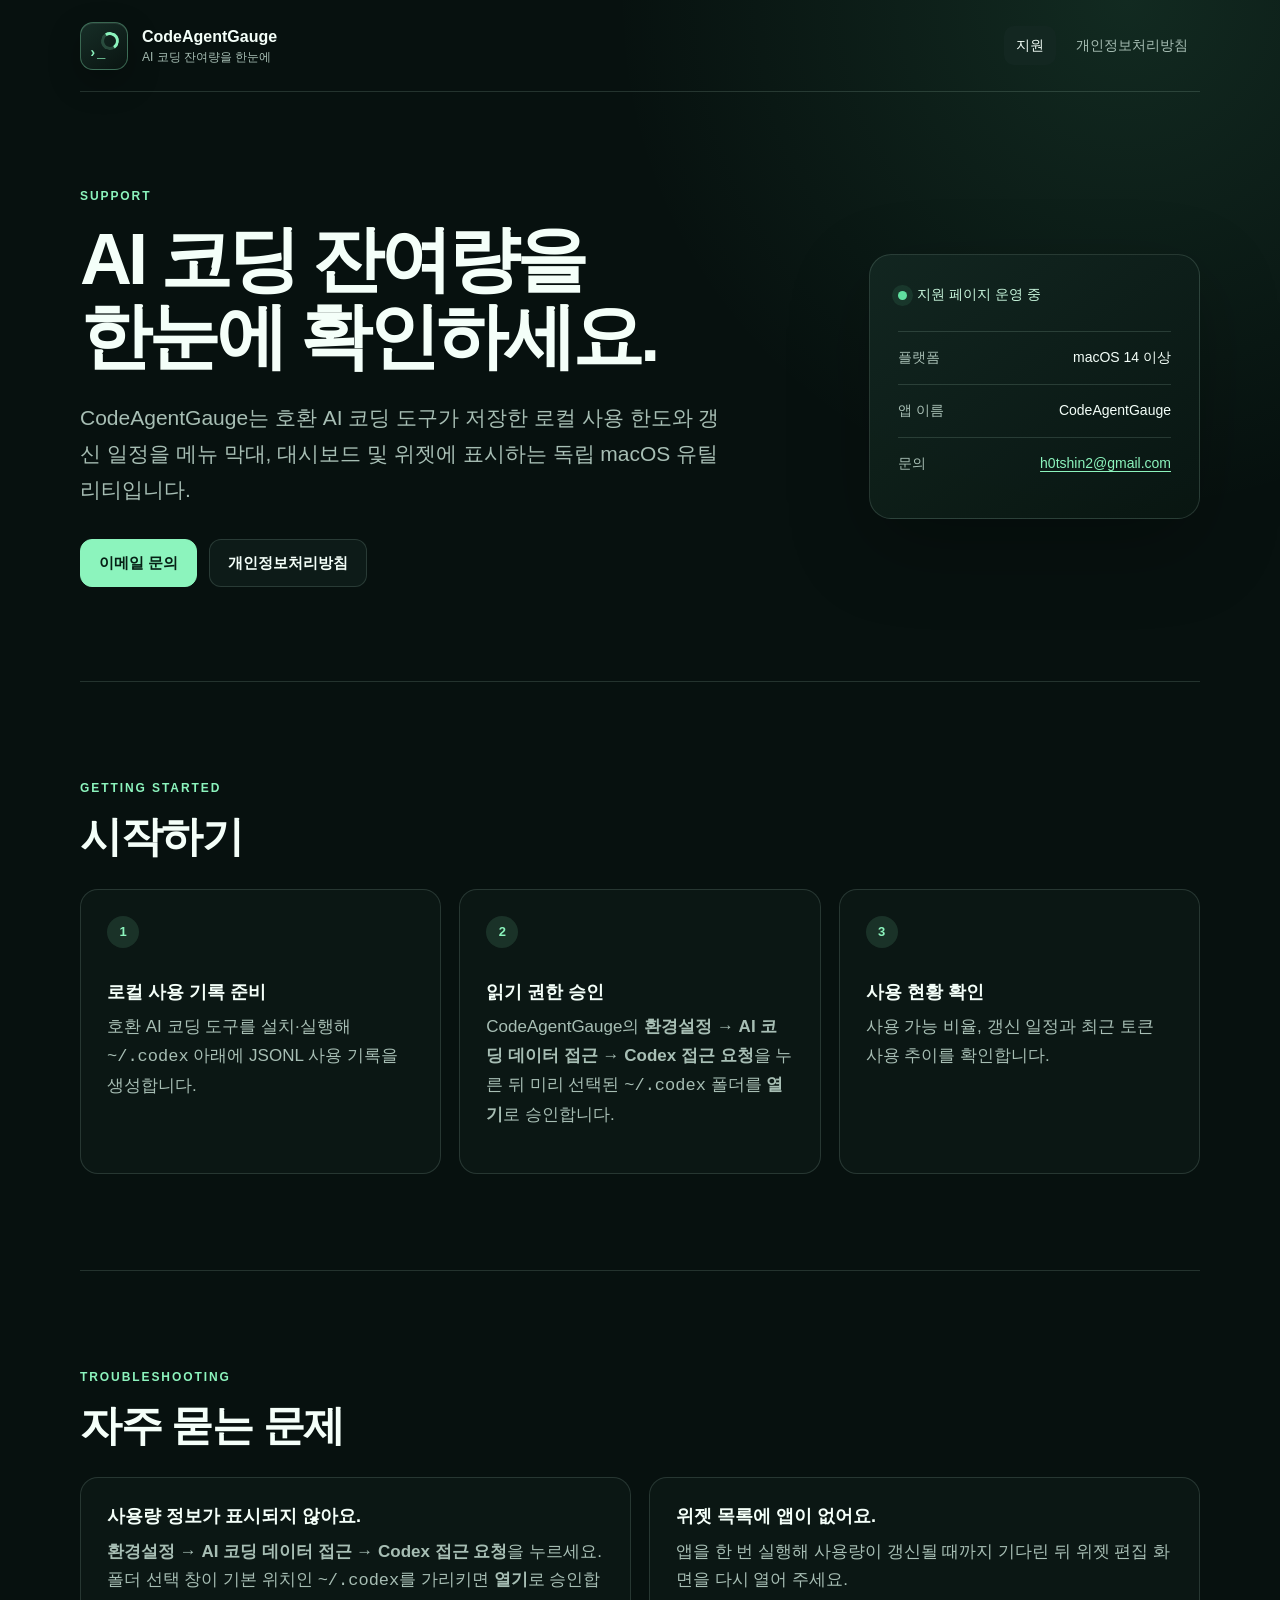
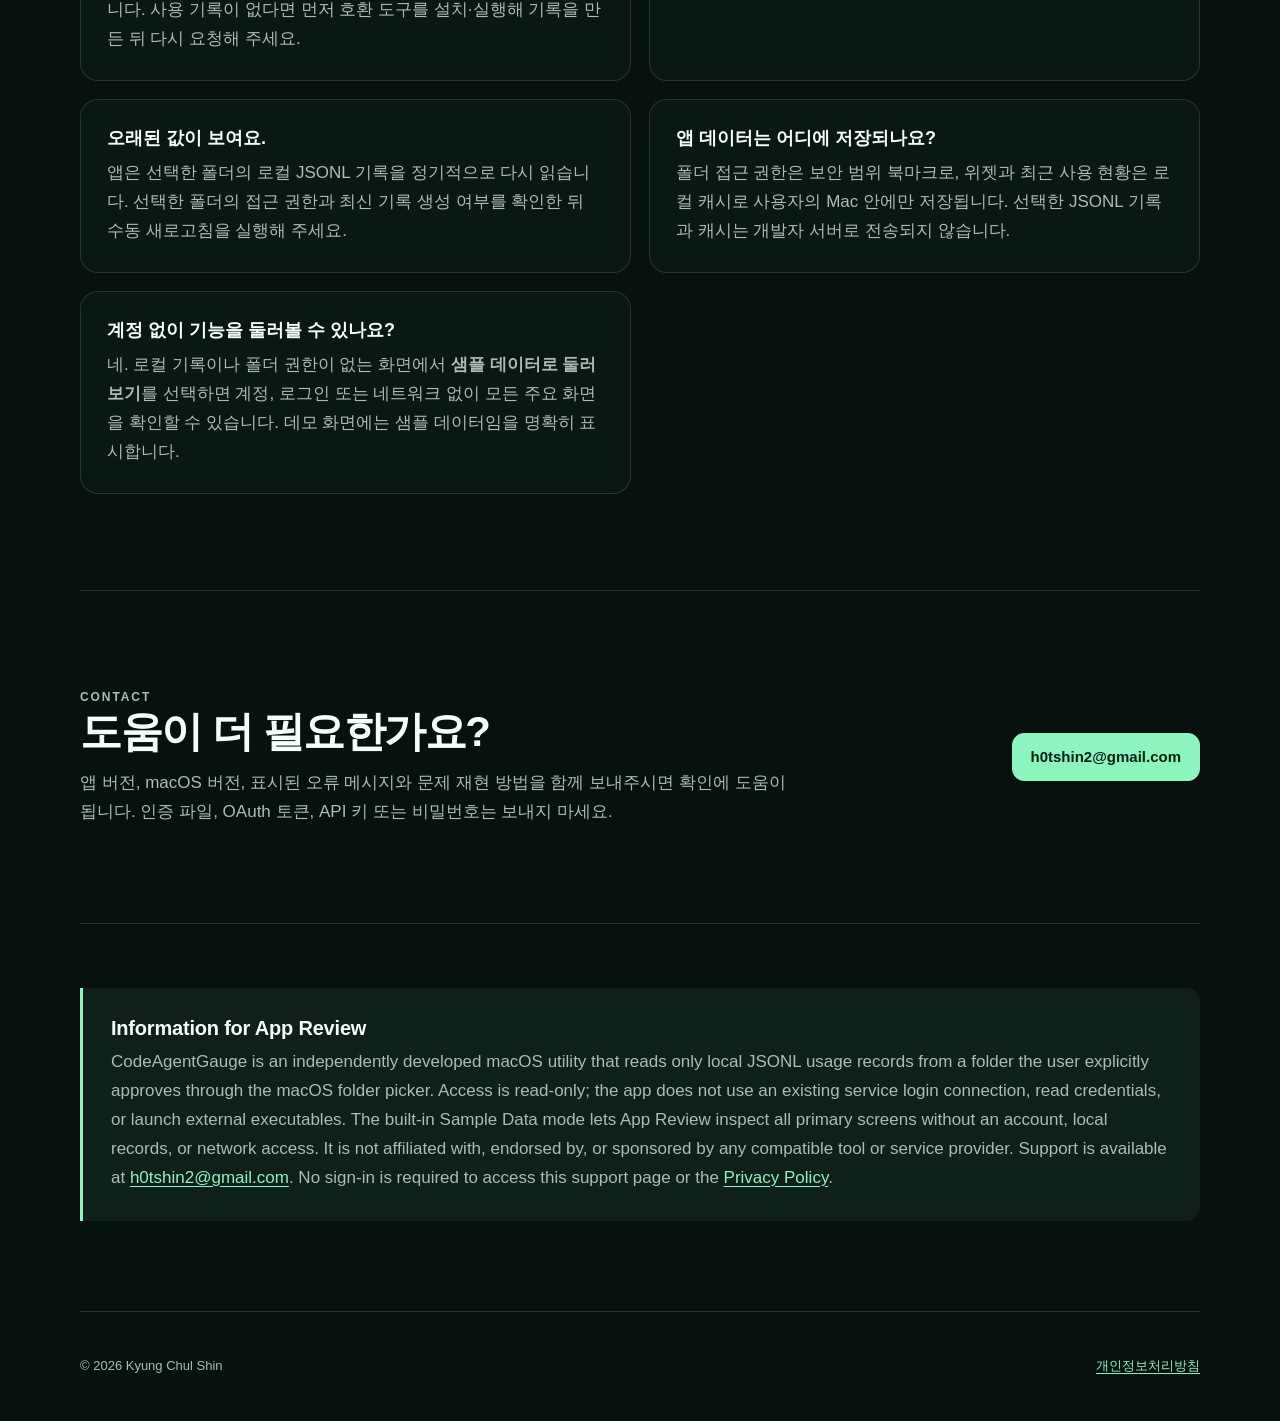
==== commit a42a4664: "Document read-only local activity access" ====
--- a/index.html
+++ b/index.html
@@ -31,7 +31,7 @@
           <p class="eyebrow">SUPPORT</p>
           <h1>AI 코딩 잔여량을<br>한눈에 확인하세요.</h1>
           <p class="lede">
-            CodeAgentGauge는 호환 AI 코딩 서비스의 사용 한도와 갱신 일정을
+            CodeAgentGauge는 호환 AI 코딩 도구가 저장한 로컬 사용 한도와 갱신 일정을
             메뉴 막대, 대시보드 및 위젯에 표시하는 독립 macOS 유틸리티입니다.
           </p>
           <div class="actions">
@@ -58,11 +58,11 @@
         <ol class="steps">
           <li>
             <span>1</span>
-            <div><h3>호환 서비스에 로그인</h3><p>Mac에서 지원되는 AI 코딩 서비스에 로그인합니다.</p></div>
+            <div><h3>로컬 사용 기록 준비</h3><p>호환 AI 코딩 도구를 설치·실행해 <code>~/.codex</code> 아래에 JSONL 사용 기록을 생성합니다.</p></div>
           </li>
           <li>
             <span>2</span>
-            <div><h3>앱 실행</h3><p>CodeAgentGauge를 실행한 뒤 메뉴 막대의 사용량 아이콘을 선택합니다.</p></div>
+            <div><h3>읽기 권한 승인</h3><p>CodeAgentGauge의 <strong>환경설정 → AI 코딩 데이터 접근 → Codex 접근 요청</strong>을 누른 뒤 미리 선택된 <code>~/.codex</code> 폴더를 <strong>열기</strong>로 승인합니다.</p></div>
           </li>
           <li>
             <span>3</span>
@@ -77,7 +77,7 @@
         <div class="faq-grid">
           <article>
             <h3>사용량 정보가 표시되지 않아요.</h3>
-            <p>호환 AI 코딩 서비스에 구독 계정으로 로그인했는지 확인한 다음 앱에서 새로고침을 실행해 주세요.</p>
+            <p><strong>환경설정 → AI 코딩 데이터 접근 → Codex 접근 요청</strong>을 누르세요. 폴더 선택 창이 기본 위치인 <code>~/.codex</code>를 가리키면 <strong>열기</strong>로 승인합니다. 사용 기록이 없다면 먼저 호환 도구를 설치·실행해 기록을 만든 뒤 다시 요청해 주세요.</p>
           </article>
           <article>
             <h3>위젯 목록에 앱이 없어요.</h3>
@@ -85,15 +85,15 @@
           </article>
           <article>
             <h3>오래된 값이 보여요.</h3>
-            <p>네트워크 또는 서비스 연결이 실패하면 앱은 마지막으로 확인된 값을 유지합니다. 연결을 확인한 뒤 수동 새로고침을 실행해 주세요.</p>
+            <p>앱은 선택한 폴더의 로컬 JSONL 기록을 정기적으로 다시 읽습니다. 선택한 폴더의 접근 권한과 최신 기록 생성 여부를 확인한 뒤 수동 새로고침을 실행해 주세요.</p>
           </article>
           <article>
             <h3>앱 데이터는 어디에 저장되나요?</h3>
-            <p>위젯 표시와 최근 사용 현황을 위한 캐시는 사용자의 Mac 안에만 저장되며 개발자가 운영하는 서버로 전송되지 않습니다.</p>
+            <p>폴더 접근 권한은 보안 범위 북마크로, 위젯과 최근 사용 현황은 로컬 캐시로 사용자의 Mac 안에만 저장됩니다. 선택한 JSONL 기록과 캐시는 개발자 서버로 전송되지 않습니다.</p>
           </article>
           <article>
             <h3>계정 없이 기능을 둘러볼 수 있나요?</h3>
-            <p>네. 사용량을 불러올 수 없는 화면에서 <strong>샘플 데이터로 둘러보기</strong>를 선택하면 로그인이나 네트워크 없이 모든 주요 화면을 확인할 수 있습니다. 데모 화면에는 샘플 데이터임을 명확히 표시합니다.</p>
+            <p>네. 로컬 기록이나 폴더 권한이 없는 화면에서 <strong>샘플 데이터로 둘러보기</strong>를 선택하면 계정, 로그인 또는 네트워크 없이 모든 주요 화면을 확인할 수 있습니다. 데모 화면에는 샘플 데이터임을 명확히 표시합니다.</p>
           </article>
         </div>
       </section>
@@ -102,14 +102,14 @@
         <div>
           <p class="eyebrow">CONTACT</p>
           <h2 id="contact">도움이 더 필요한가요?</h2>
-          <p>앱 버전, macOS 버전, 표시된 오류 메시지와 문제 재현 방법을 함께 보내주시면 확인에 도움이 됩니다. 로그인 토큰이나 비밀번호는 보내지 마세요.</p>
+          <p>앱 버전, macOS 버전, 표시된 오류 메시지와 문제 재현 방법을 함께 보내주시면 확인에 도움이 됩니다. 인증 파일, OAuth 토큰, API 키 또는 비밀번호는 보내지 마세요.</p>
         </div>
         <a class="button button--primary" href="mailto:h0tshin2@gmail.com?subject=CodeAgentGauge%20%EC%A7%80%EC%9B%90%20%EB%AC%B8%EC%9D%98">h0tshin2@gmail.com</a>
       </section>
 
       <section class="review-note" lang="en" aria-labelledby="review-note">
         <h2 id="review-note">Information for App Review</h2>
-        <p>CodeAgentGauge is an independently developed macOS utility that displays AI coding usage limits, reset schedules, and recent usage locally. The built-in Sample Data mode lets App Review inspect all primary screens without an account or network connection. It is not affiliated with, endorsed by, or sponsored by any connected service provider. Support is available at <a href="mailto:h0tshin2@gmail.com">h0tshin2@gmail.com</a>. No sign-in is required to access this support page or the <a href="privacy.html">Privacy Policy</a>.</p>
+        <p>CodeAgentGauge is an independently developed macOS utility that reads only local JSONL usage records from a folder the user explicitly approves through the macOS folder picker. Access is read-only; the app does not use an existing service login connection, read credentials, or launch external executables. The built-in Sample Data mode lets App Review inspect all primary screens without an account, local records, or network access. It is not affiliated with, endorsed by, or sponsored by any compatible tool or service provider. Support is available at <a href="mailto:h0tshin2@gmail.com">h0tshin2@gmail.com</a>. No sign-in is required to access this support page or the <a href="privacy.html">Privacy Policy</a>.</p>
       </section>
     </main>
 
